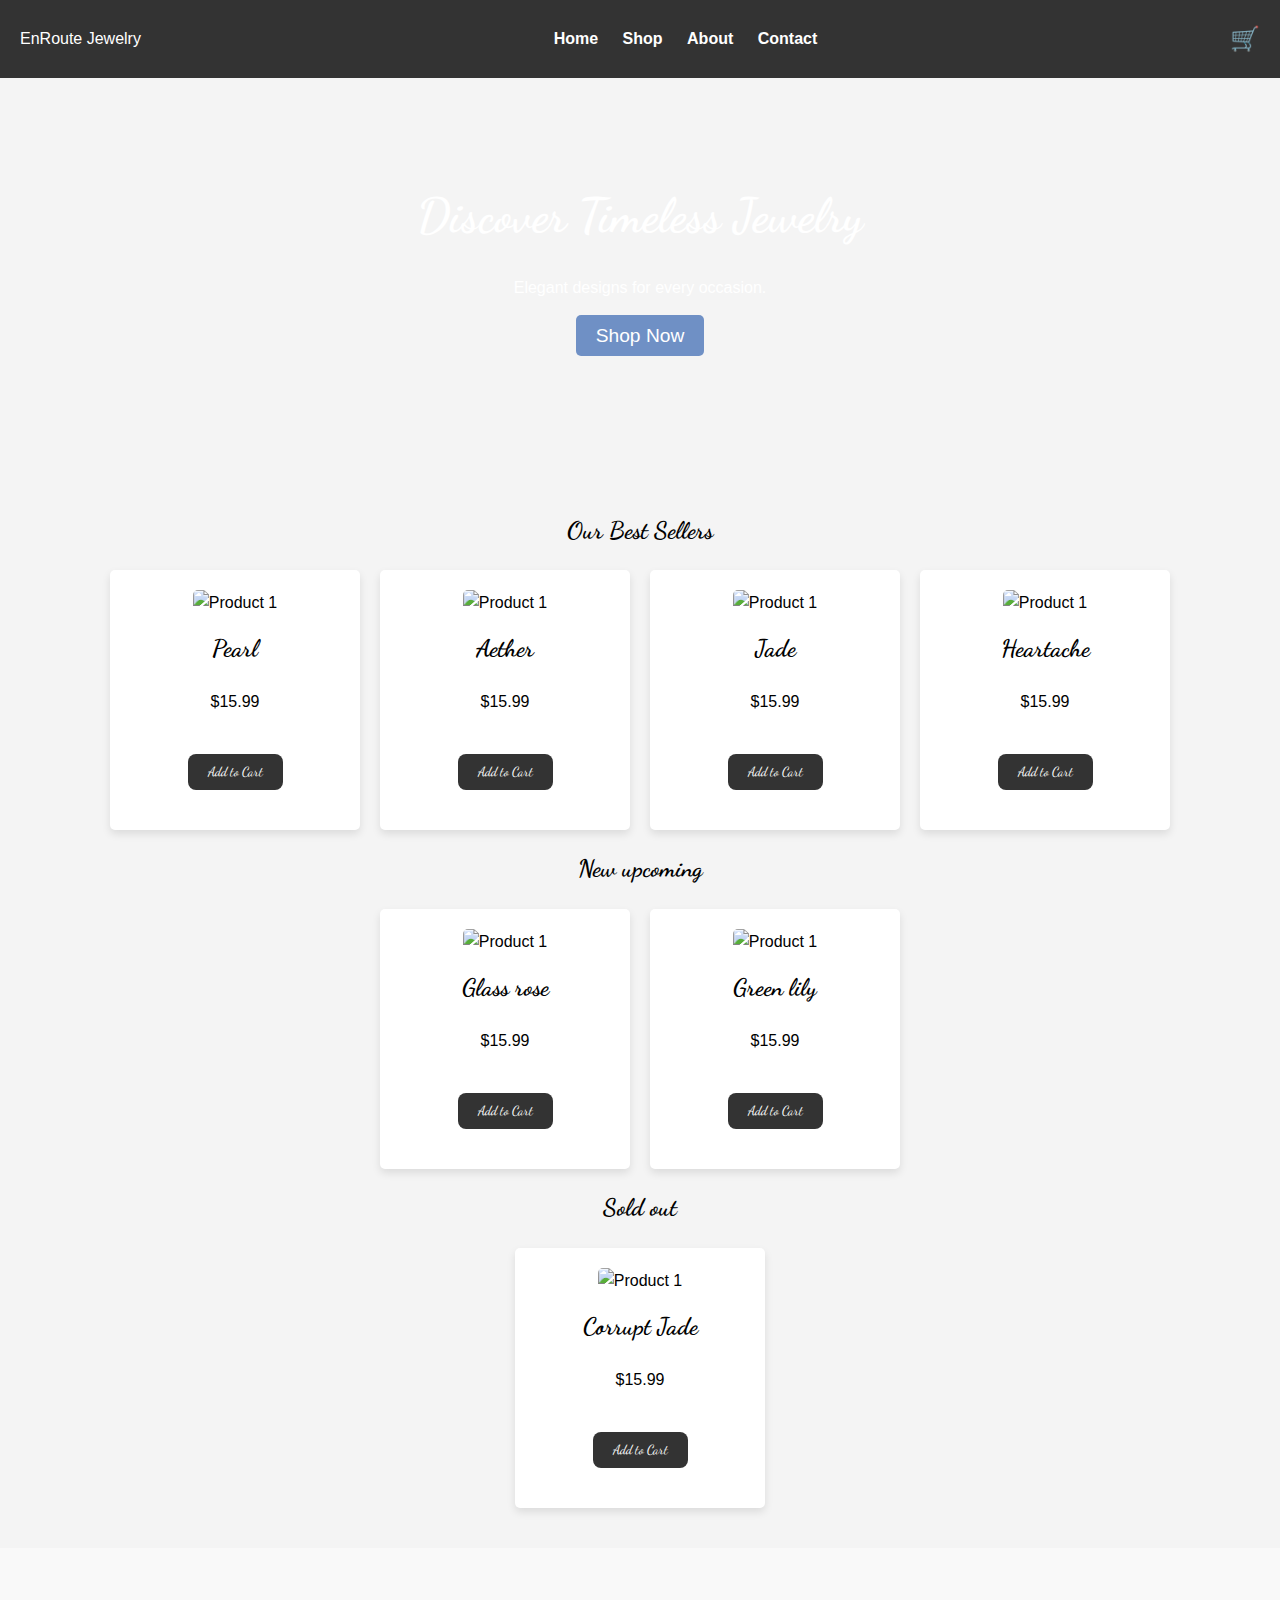
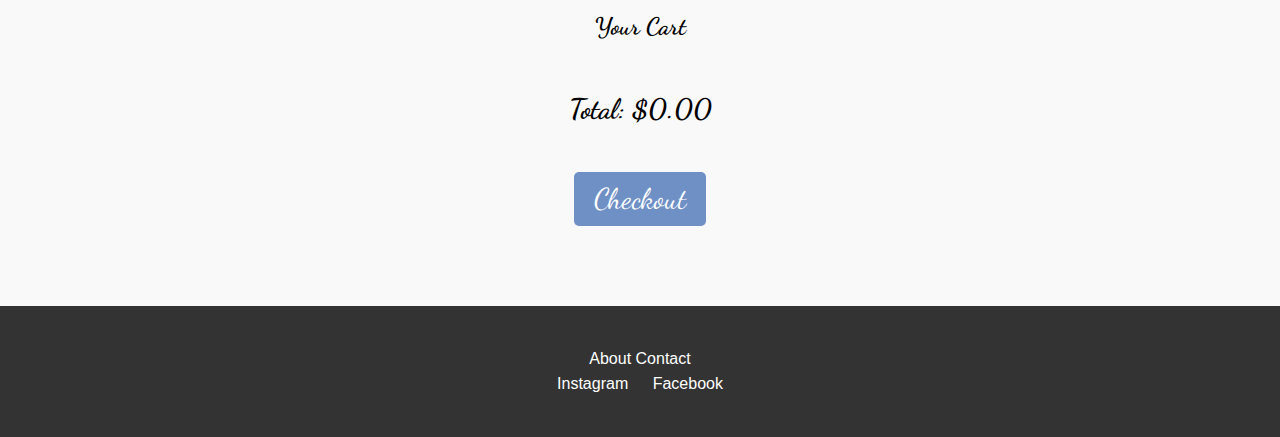
==== index.html @ e93b6157 "Add files via upload" ====
<!DOCTYPE html>
<html lang="en">

<head>
    <meta charset="UTF-8">
    <meta name="viewport" content="width=device-width, initial-scale=1.0">
    <title>EnRoute Jewelry</title>
    <link rel="stylesheet" href="style.css">
    <link rel="stylesheet" href="script.js">
    <link href="https://fonts.googleapis.com/css2?family=Dancing+Script:wght@400;700&display=swap" rel="stylesheet">
</head>

<body>

    <header>
        <nav>
            <div class="logo">
                <a href="index.html" class="border1">EnRoute Jewelry</a>
            </div>
            <ul class="nav-links">
                <li><a href="#home">Home</a></li>
                <li><a href="#shop">Shop</a></li>
                <li><a href=".//about.html">About</a></li>
                <li class="border2"><a href="#contact">Contact</a></li>
            </ul>
            <div class="cart-icon">
                <a href="#" id="cart-icon" >🛒</a>
            </div>
        </nav>
    </header>


    <section id="home" class="hero">
        <div class="hero-content">
            <h1>Discover Timeless Jewelry</h1>
            <p>Elegant designs for every occasion.</p>
            <a href="#shop" class="cta-button">Shop Now</a>
        </div>
    </section>


    <section id="shop" class="products">
        <h2>Our Best Sellers</h2>
        <div class="product-grid">

            <div class="product-card">
                <img src=".//img/pearl.jpg" alt="Product 1">
                <h3>Pearl</h3>
                <p>$15.99</p>
                <button class="add-to-cart">Add to Cart</button>
            </div>

            <div class="product-card">
                <img src=".//img/feather.jpg" alt="Product 1">
                <h3>Aether</h3>
                <p>$15.99</p>
                <button class="add-to-cart">Add to Cart</button>
            </div>

            <div class="product-card">
                <img src=".//img/jade.jpg" alt="Product 1">
                <h3>Jade</h3>
                <p>$15.99</p>
                <button class="add-to-cart">Add to Cart</button>
            </div>

            <div class="product-card">
                <img src=".//img/heartache.jpg" alt="Product 1">
                <h3>Heartache</h3>
                <p>$15.99</p>
                <button class="add-to-cart">Add to Cart</button>
            </div>
        </div>

        <h2>New upcoming</h2>
        <div class="product-grid">

            <div class="product-card">
                <img src=".//img/glass rose.jpg" alt="Product 1">
                <h3>Glass rose</h3>
                <p>$15.99</p>
                <button class="add-to-cart">Add to Cart</button>
            </div>

            <div class="product-card">
                <img src=".//img/green lily.jpg" alt="Product 1">
                <h3>Green lily</h3>
                <p>$15.99</p>
                <button class="add-to-cart">Add to Cart</button>
            </div>


        </div>

        <h2>Sold out</h2>
        <div class="product-grid">

            <div class="product-card">
                <img src=".//img/corrupt jade.jpg" alt="Product 1">
                <h3>Corrupt Jade</h3>
                <p>$15.99</p>
                <button class="add-to-cart">Add to Cart</button>
            </div>

        </div>
    </section>

    <section id="cart" class="cart-section">
        <h2>Your Cart</h2>
        <div class="cart-items">
        </div>
        <div class="cart-total">
            <h3>Total: $<span id="cart-total">0.00</span></h3>
            <button class="checkout-button">Checkout</button>
        </div>
    </section>


    <footer>
        <div class="footer-links">
            <a href=".//about.html">About</a>
            <a href="#contact">Contact</a>
        </div>
        <div class="social-media">
            <a href="https://www.instagram.com/0o3ld1e2n2t5/">Instagram</a>
            <a href="https://www.facebook.com/anand.amartuvshin0409/">Facebook</a>
        </div>
    </footer>

    <script src="script.js"></script>
</body>

</html>
---- style.css ----
* {
    margin: 0;
    padding: 0;
    box-sizing: border-box;
}

body {
    font-family: Arial, sans-serif;
    line-height: 1.6;
    background-color: #f4f4f4;
    
}

.cart-icon{
    padding-right: 20px;
}

header {
    background-color: #333;
    color: #fff;
    padding: 20px 0;
}

nav {
    display: flex;
    justify-content: space-between;
    align-items: center;
}

.nav-links {
    list-style: none;
}

.nav-links li {
    display: inline;
    margin-left: 20px;
}

.nav-links a {
    color: white;
    text-decoration: none;
    font-weight: bold;
}

.cart-icon {
    font-size: 24px;
    cursor: pointer;
}


.hero {
    background-image: url('https://img.freepik.com/free-vector/pastel-watercolor-painted-background_23-2148959637.jpg');
    background-size: cover;
    background-position: center;
    color: white;
    padding: 100px 0;
    text-align: center;
}

.hero h1 {
    font-size: 3em;
    font-family: 'Dancing Script', cursive;
}

.cta-button {
    background-color: #6f90c5;
    padding: 10px 20px;
    color: white;
    text-decoration: none;
    font-size: 1.2em;
    border-radius: 5px;
}


.products {
    padding: 40px;
    text-align: center;
}

h2, h3 , button{
    margin: 20px;
    font-family: 'Dancing Script', cursive;
}

p {
    margin: 20px;
}

.product-grid {
    display: flex;
    gap: 20px;
    justify-content: center;
}

.product-card {
    background-color: white;
    padding: 20px;
    border-radius: 5px;
    box-shadow: 0 4px 8px rgba(0, 0, 0, 0.1);
    width: 250px;
}

.product-card img {
    width: 100%;
    border-radius: 5px;
    object-fit: cover;
}

.product-card h3 {
    font-size: 1.5em;
    margin-top: 15px;
    font-family: 'Dancing Script', cursive;
}

.add-to-cart {
    background-color: #333;
    color: white;
    padding: 10px 20px;
    border: none;
    border-radius: 8px;
    cursor: pointer;
}

a {
    text-decoration: none;
    color: white;
}

.border1 {
    padding-left: 20px;
}

.border2 {
    padding-right: 20px;
}


.cart-section {
    padding: 40px;
    text-align: center;
    background-color: #f9f9f9;
}

.cart-items {
    display: flex;
    flex-direction: column;
    gap: 20px;
    margin-bottom: 20px;
}

.cart-total {
    font-size: 1.5em;
    margin-bottom: 20px;
}

.checkout-button {
    background-color: #6f90c5;
    padding: 10px 20px;
    color: white;
    text-decoration: none;
    font-size: 1.2em;
    border-radius: 5px;
    cursor: pointer;
    border: 0;
}


footer {
    background-color: #333;
    color: white;
    padding: 40px 0;
    text-align: center;
}

footer .social-media a {
    color: white;
    margin: 0 10px;
    text-decoration: none;
}
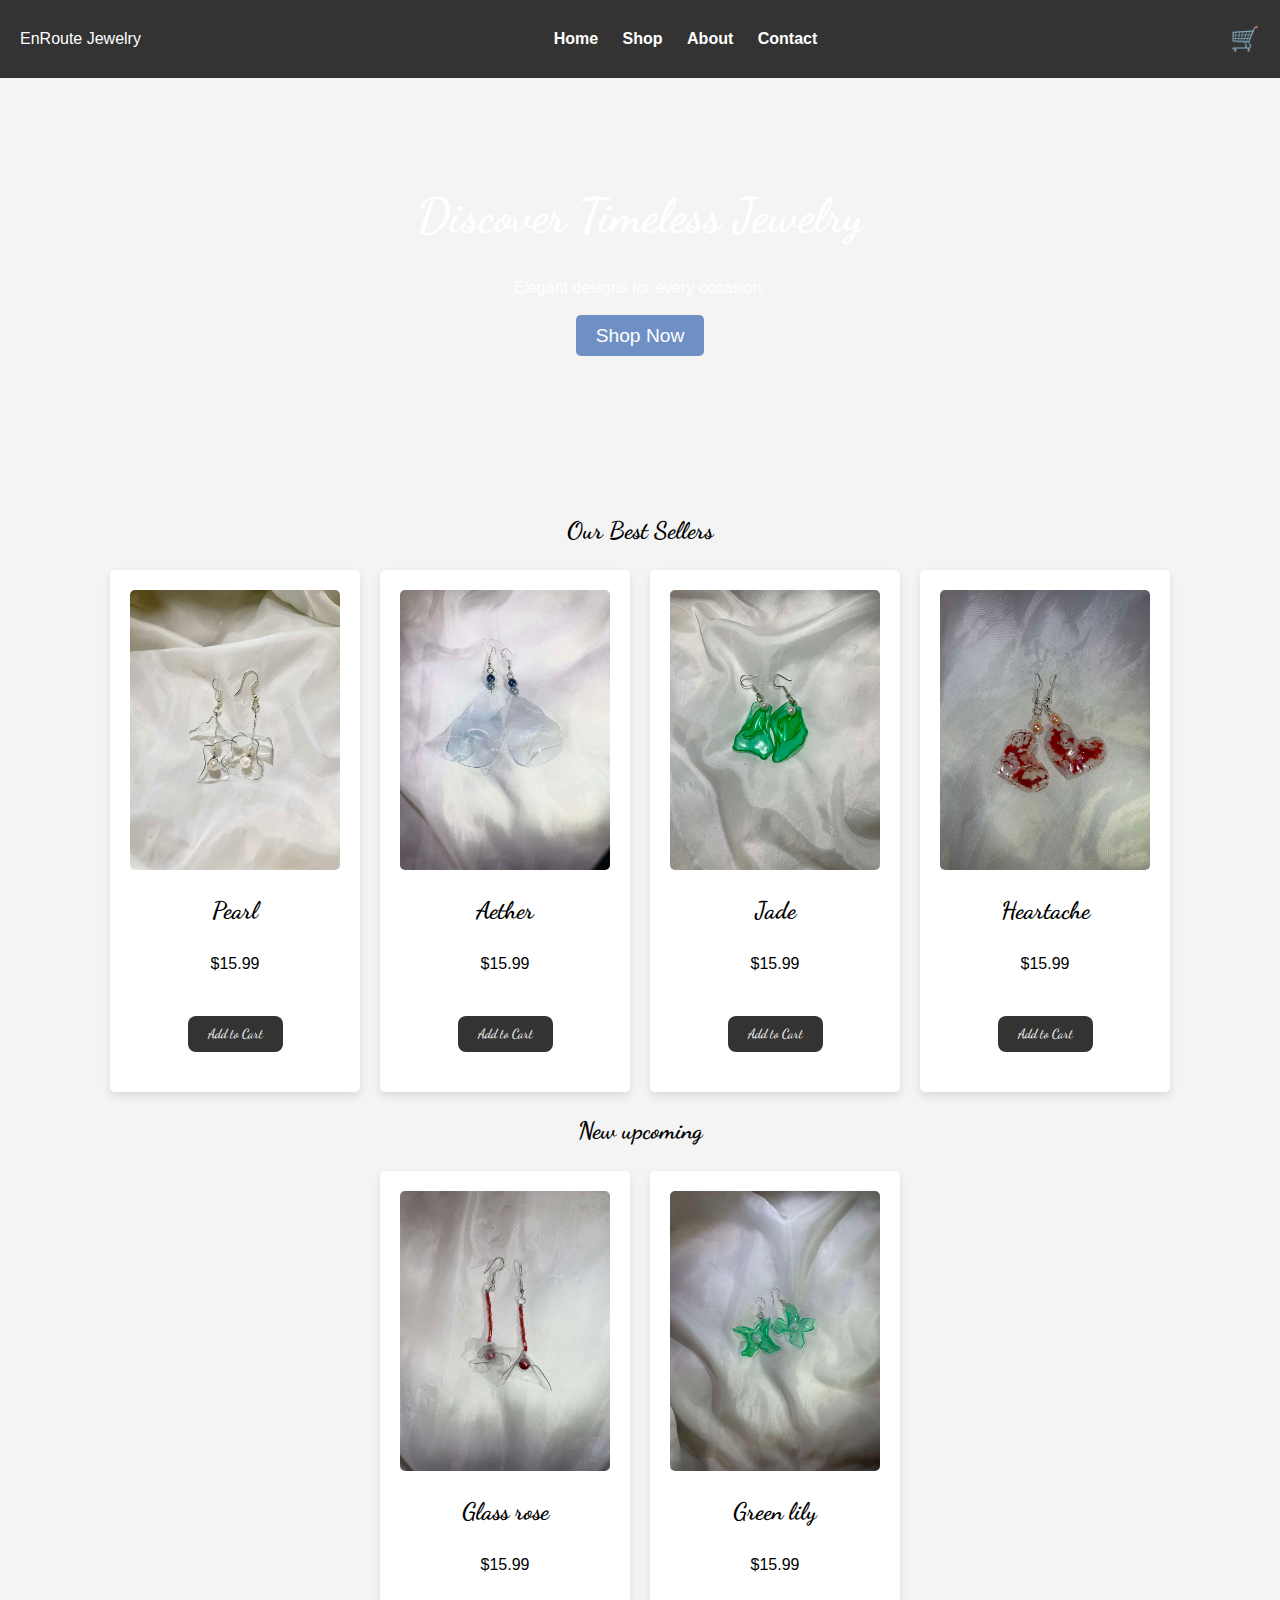
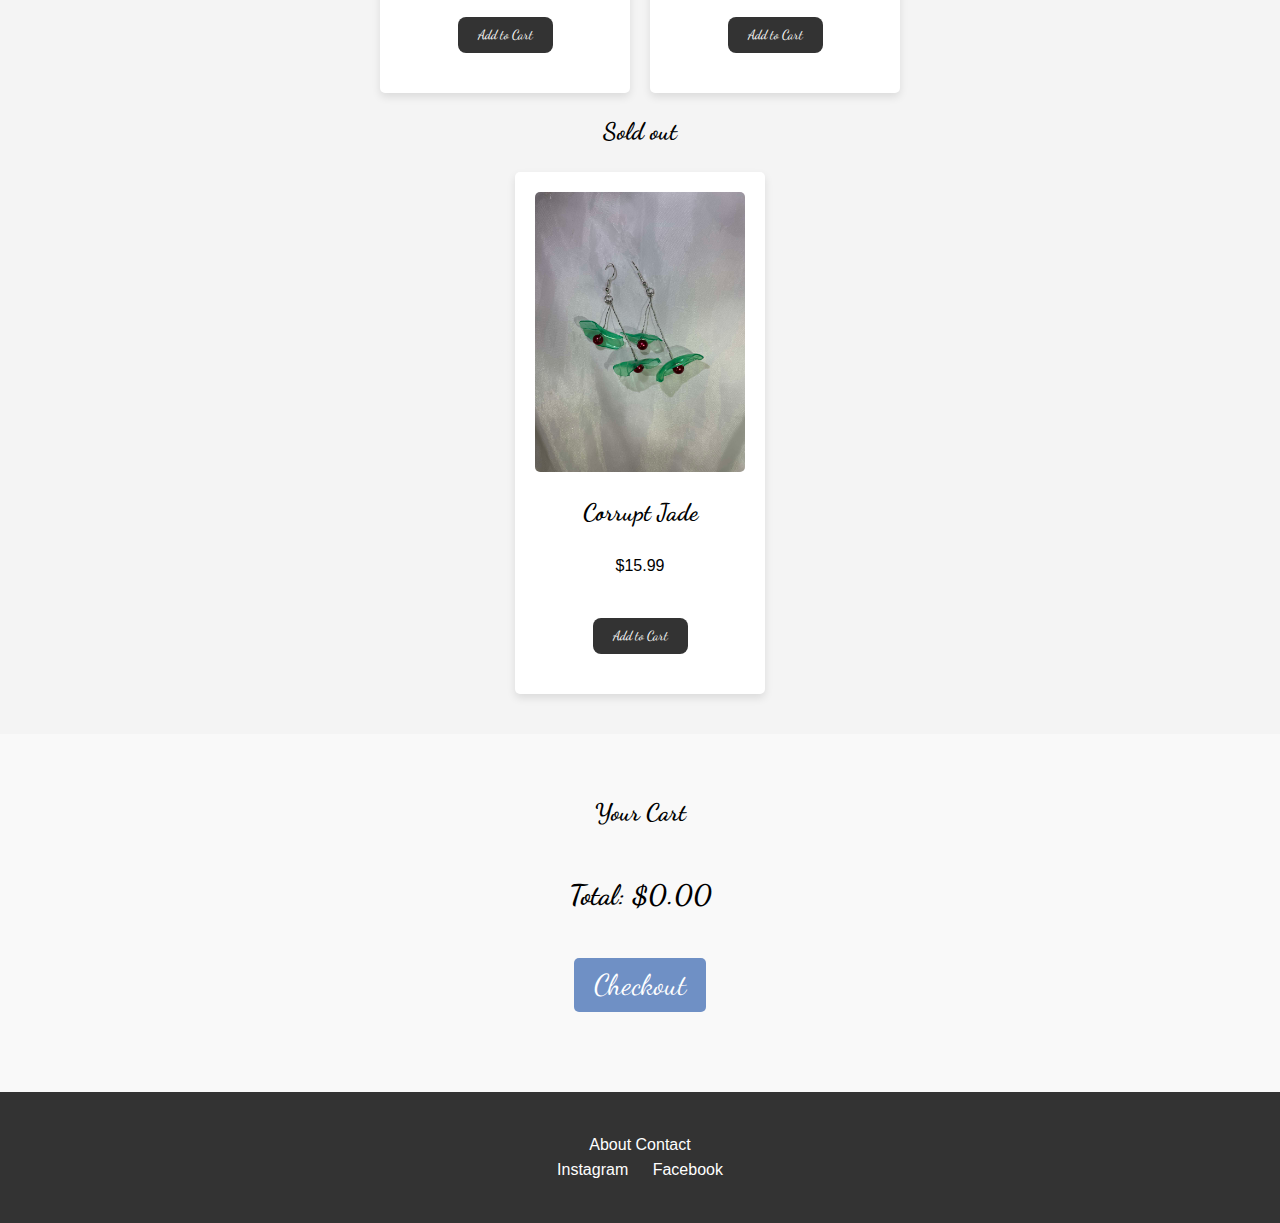
==== commit f01148e2: "image bug" ====
--- a/index.html
+++ b/index.html
@@ -44,28 +44,28 @@
         <div class="product-grid">
 
             <div class="product-card">
-                <img src=".//img/pearl.jpg" alt="Product 1">
+                <img src="pearl.jpg" alt="Product 1">
                 <h3>Pearl</h3>
                 <p>$15.99</p>
                 <button class="add-to-cart">Add to Cart</button>
             </div>
 
             <div class="product-card">
-                <img src=".//img/feather.jpg" alt="Product 1">
+                <img src="feather.jpg" alt="Product 1">
                 <h3>Aether</h3>
                 <p>$15.99</p>
                 <button class="add-to-cart">Add to Cart</button>
             </div>
 
             <div class="product-card">
-                <img src=".//img/jade.jpg" alt="Product 1">
+                <img src="jade.jpg" alt="Product 1">
                 <h3>Jade</h3>
                 <p>$15.99</p>
                 <button class="add-to-cart">Add to Cart</button>
             </div>
 
             <div class="product-card">
-                <img src=".//img/heartache.jpg" alt="Product 1">
+                <img src="heartache.jpg" alt="Product 1">
                 <h3>Heartache</h3>
                 <p>$15.99</p>
                 <button class="add-to-cart">Add to Cart</button>
@@ -76,14 +76,14 @@
         <div class="product-grid">
 
             <div class="product-card">
-                <img src=".//img/glass rose.jpg" alt="Product 1">
+                <img src="glass rose.jpg" alt="Product 1">
                 <h3>Glass rose</h3>
                 <p>$15.99</p>
                 <button class="add-to-cart">Add to Cart</button>
             </div>
 
             <div class="product-card">
-                <img src=".//img/green lily.jpg" alt="Product 1">
+                <img src="green lily.jpg" alt="Product 1">
                 <h3>Green lily</h3>
                 <p>$15.99</p>
                 <button class="add-to-cart">Add to Cart</button>
@@ -96,7 +96,7 @@
         <div class="product-grid">
 
             <div class="product-card">
-                <img src=".//img/corrupt jade.jpg" alt="Product 1">
+                <img src="corrupt jade.jpg" alt="Product 1">
                 <h3>Corrupt Jade</h3>
                 <p>$15.99</p>
                 <button class="add-to-cart">Add to Cart</button>
@@ -130,4 +130,4 @@
     <script src="script.js"></script>
 </body>
 
-</html>+</html>
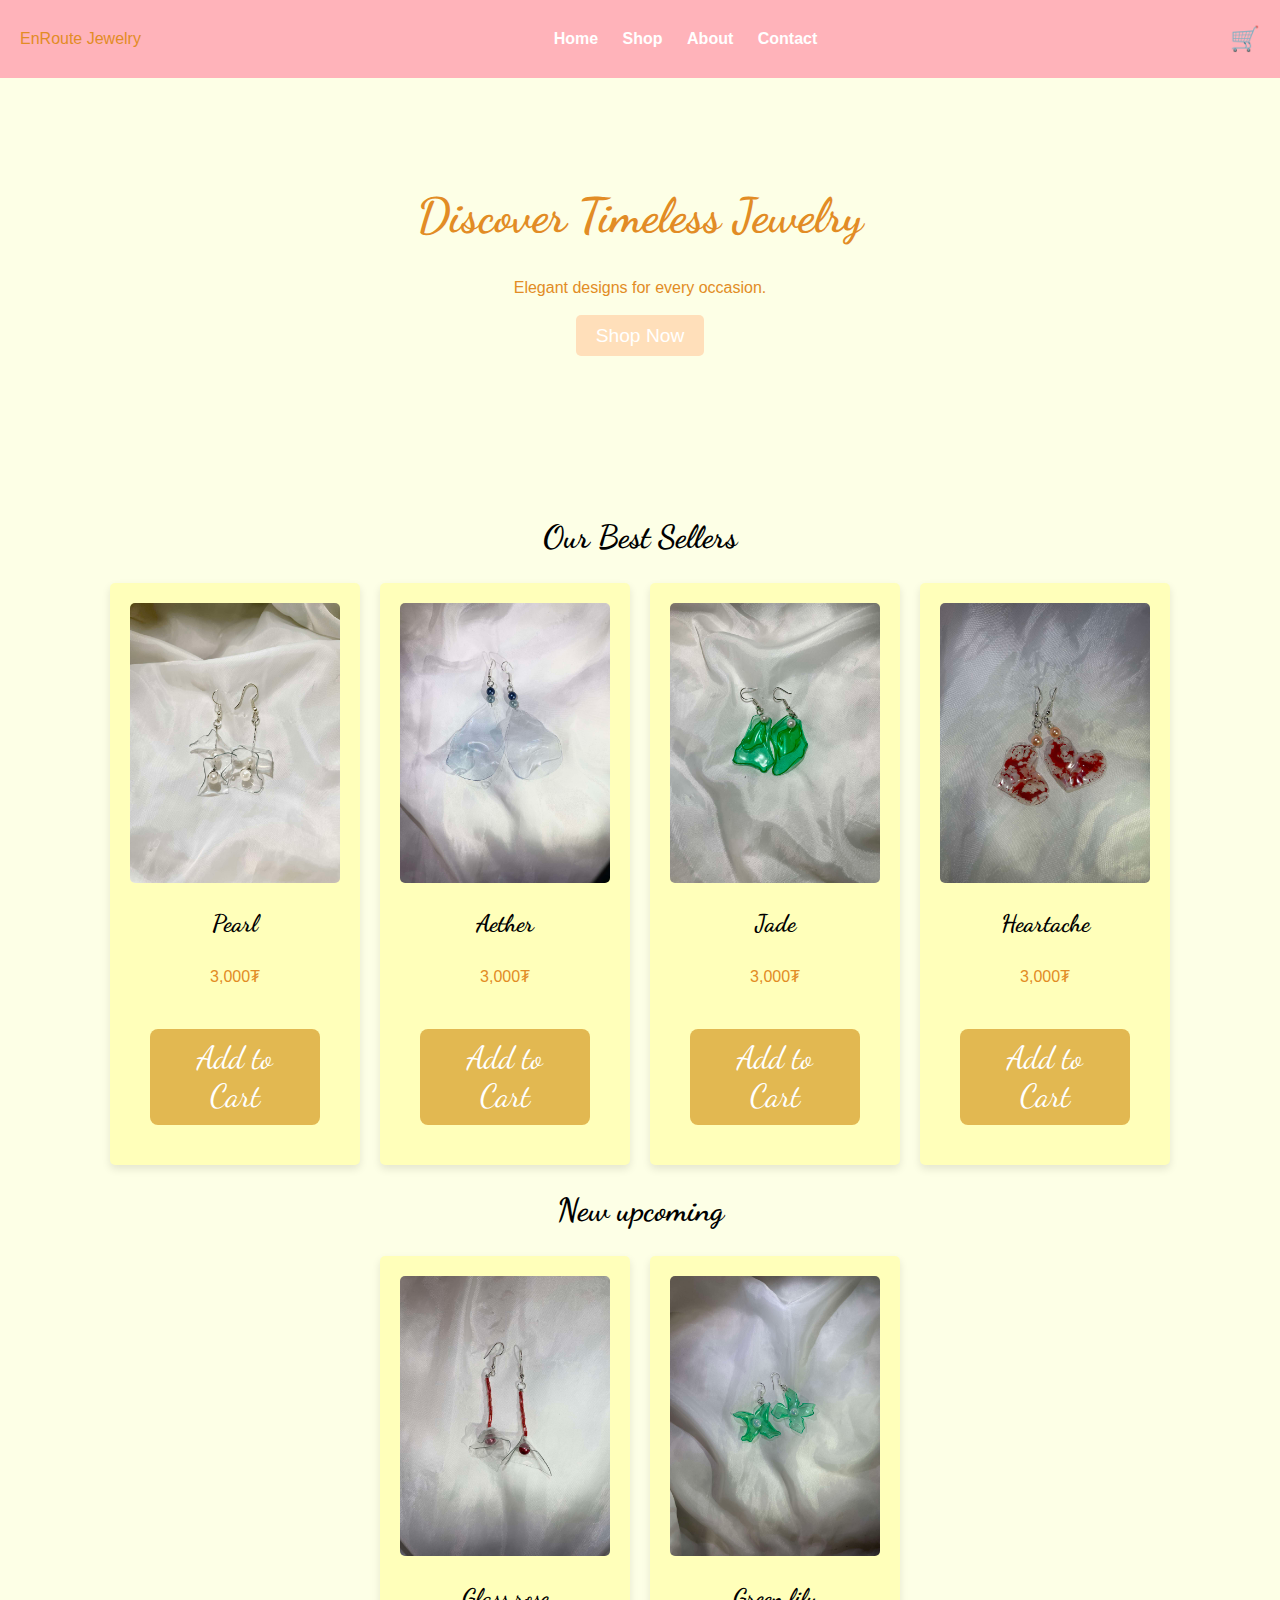
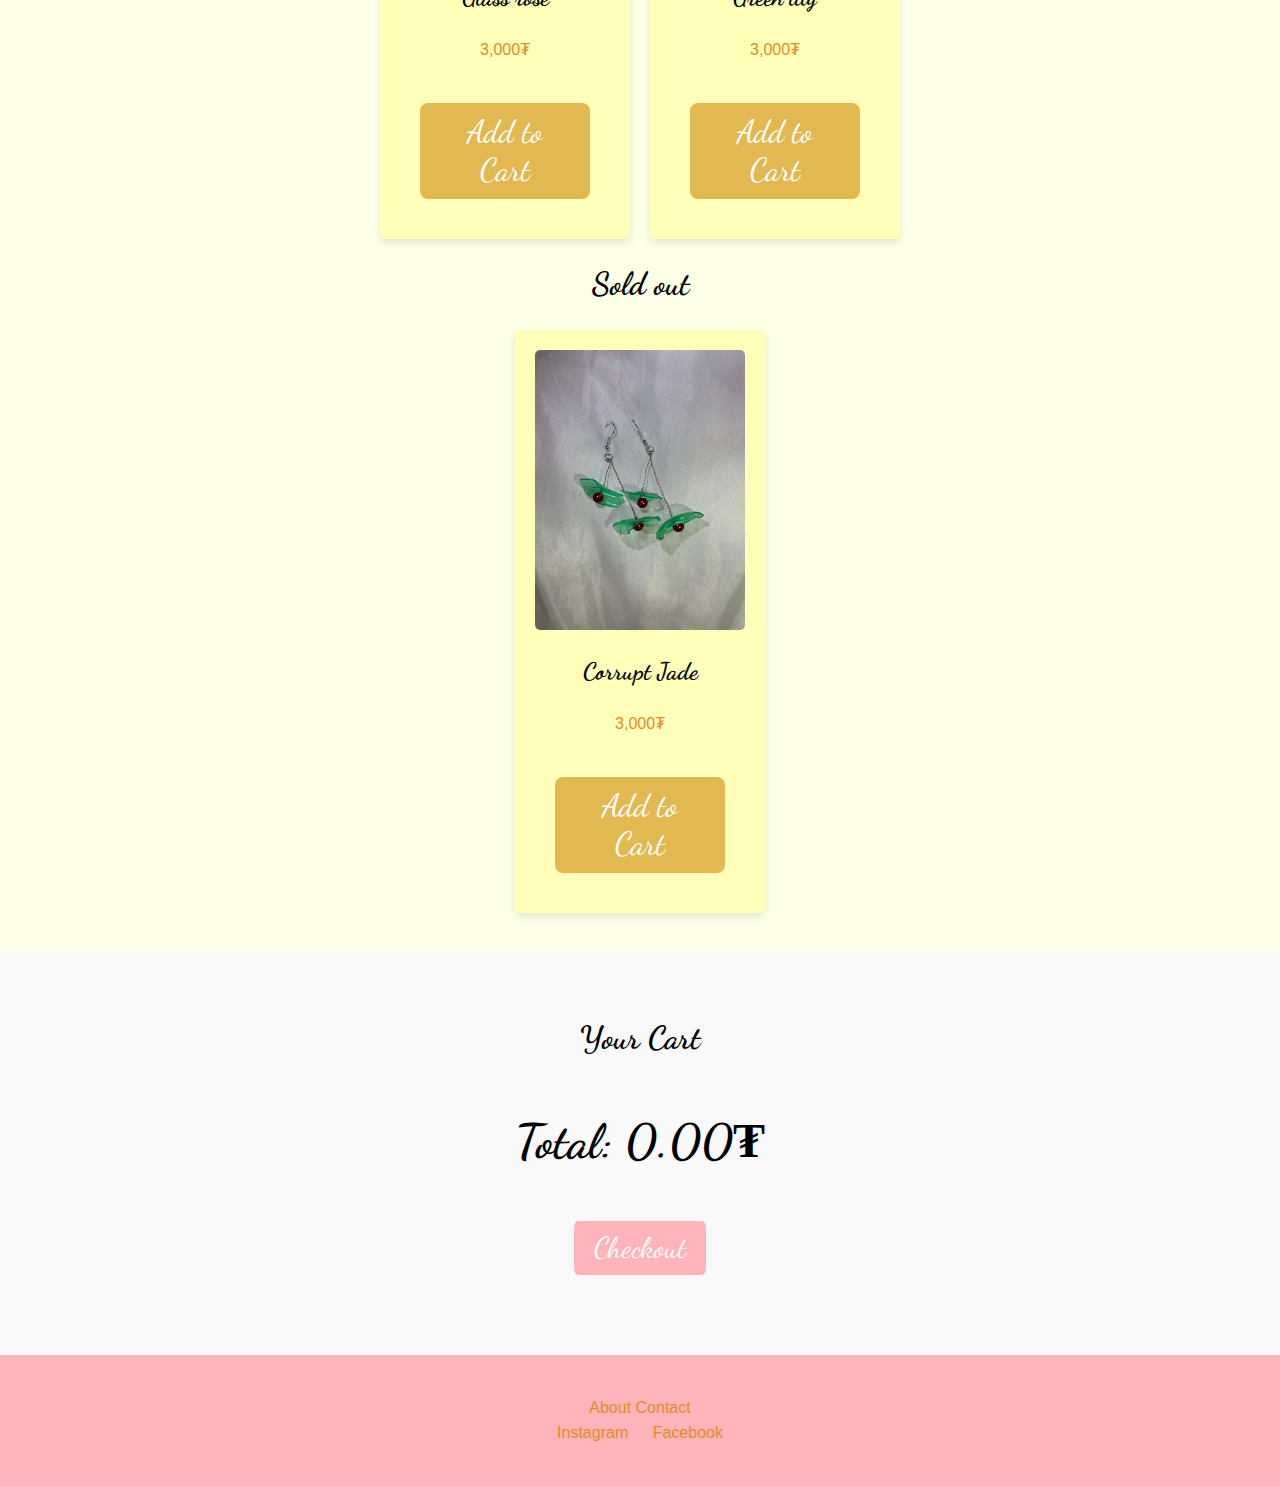
==== commit 94d9e82f: "currency change" ====
--- a/index.html
+++ b/index.html
@@ -46,28 +46,28 @@
             <div class="product-card">
                 <img src="pearl.jpg" alt="Product 1">
                 <h3>Pearl</h3>
-                <p>$15.99</p>
+                <p>3,000₮</p>
                 <button class="add-to-cart">Add to Cart</button>
             </div>
 
             <div class="product-card">
                 <img src="feather.jpg" alt="Product 1">
                 <h3>Aether</h3>
-                <p>$15.99</p>
+                <p>3,000₮</p>
                 <button class="add-to-cart">Add to Cart</button>
             </div>
 
             <div class="product-card">
                 <img src="jade.jpg" alt="Product 1">
                 <h3>Jade</h3>
-                <p>$15.99</p>
+                <p>3,000₮</p>
                 <button class="add-to-cart">Add to Cart</button>
             </div>
 
             <div class="product-card">
                 <img src="heartache.jpg" alt="Product 1">
                 <h3>Heartache</h3>
-                <p>$15.99</p>
+                <p>3,000₮</p>
                 <button class="add-to-cart">Add to Cart</button>
             </div>
         </div>
@@ -78,14 +78,14 @@
             <div class="product-card">
                 <img src="glass rose.jpg" alt="Product 1">
                 <h3>Glass rose</h3>
-                <p>$15.99</p>
+                <p>3,000₮</p>
                 <button class="add-to-cart">Add to Cart</button>
             </div>
 
             <div class="product-card">
                 <img src="green lily.jpg" alt="Product 1">
                 <h3>Green lily</h3>
-                <p>$15.99</p>
+                <p>3,000₮</p>
                 <button class="add-to-cart">Add to Cart</button>
             </div>
 
@@ -98,7 +98,7 @@
             <div class="product-card">
                 <img src="corrupt jade.jpg" alt="Product 1">
                 <h3>Corrupt Jade</h3>
-                <p>$15.99</p>
+                <p>3,000₮</p>
                 <button class="add-to-cart">Add to Cart</button>
             </div>
 
@@ -110,7 +110,7 @@
         <div class="cart-items">
         </div>
         <div class="cart-total">
-            <h3>Total: $<span id="cart-total">0.00</span></h3>
+            <h3>Total: <span id="cart-total">0.00</span>₮</h3>
             <button class="checkout-button">Checkout</button>
         </div>
     </section>
--- a/style.css
+++ b/style.css
@@ -7,16 +7,16 @@
 body {
     font-family: Arial, sans-serif;
     line-height: 1.6;
-    background-color: #f4f4f4;
+    background-color: #fbffbd60;
     
 }
 
-.cart-icon{
+.cart-icon {
     padding-right: 20px;
 }
 
 header {
-    background-color: #333;
+    background-color: #ffb3ba; /* pastel pink */
     color: #fff;
     padding: 20px 0;
 }
@@ -47,9 +47,8 @@
     cursor: pointer;
 }
 
-
 .hero {
-    background-image: url('https://img.freepik.com/free-vector/pastel-watercolor-painted-background_23-2148959637.jpg');
+    background-image: url('https://img.freepik.com/free-photo/watercolor-pastel-background_23-2151891309.jpg');
     background-size: cover;
     background-position: center;
     color: white;
@@ -60,30 +59,32 @@
 .hero h1 {
     font-size: 3em;
     font-family: 'Dancing Script', cursive;
+    color : #e28c25;
 }
 
 .cta-button {
-    background-color: #6f90c5;
+    background-color: #ffdfba;
     padding: 10px 20px;
     color: white;
     text-decoration: none;
     font-size: 1.2em;
     border-radius: 5px;
 }
-
 
 .products {
     padding: 40px;
     text-align: center;
 }
 
-h2, h3 , button{
+h2, h3, button {
     margin: 20px;
     font-family: 'Dancing Script', cursive;
+    font-size: 2em;
 }
 
 p {
     margin: 20px;
+    color: #e28c25;
 }
 
 .product-grid {
@@ -93,7 +94,7 @@
 }
 
 .product-card {
-    background-color: white;
+    background-color: #ffffba; 
     padding: 20px;
     border-radius: 5px;
     box-shadow: 0 4px 8px rgba(0, 0, 0, 0.1);
@@ -113,7 +114,7 @@
 }
 
 .add-to-cart {
-    background-color: #333;
+    background-color: #e2b851; 
     color: white;
     padding: 10px 20px;
     border: none;
@@ -123,7 +124,7 @@
 
 a {
     text-decoration: none;
-    color: white;
+    color: #e28c25;
 }
 
 .border1 {
@@ -133,7 +134,6 @@
 .border2 {
     padding-right: 20px;
 }
-
 
 .cart-section {
     padding: 40px;
@@ -154,7 +154,7 @@
 }
 
 .checkout-button {
-    background-color: #6f90c5;
+    background-color: #ffb3ba; 
     padding: 10px 20px;
     color: white;
     text-decoration: none;
@@ -164,16 +164,97 @@
     border: 0;
 }
 
-
 footer {
-    background-color: #333;
+    background-color: #ffb3ba; 
     color: white;
     padding: 40px 0;
     text-align: center;
 }
 
 footer .social-media a {
-    color: white;
+    color: #e28c25;
     margin: 0 10px;
     text-decoration: none;
 }
+
+@media (max-width: 600px) {
+    body {
+        font-size: 16px;
+    }
+
+    header {
+        padding: 10px 0;
+    }
+
+    .nav-links {
+        display: none;
+    }
+
+    .hero {
+        padding: 50px 0;
+    }
+
+    .hero h1 {
+        font-size: 2.5em;
+    }
+
+    .cta-button {
+        font-size: 1.2em;
+        padding: 8px 16px;
+    }
+
+    .products {
+        padding: 20px;
+    }
+
+    h2, h3, button {
+        font-size: 1.7em;
+    }
+
+    p {
+        font-size: 1.2em;
+    }
+
+    .product-grid {
+        flex-direction: column;
+        gap: 10px;
+    }
+
+    .product-card {
+        width: 100%;
+        padding: 10px;
+    }
+
+    .product-card h3 {
+        font-size: 1.8em;
+    }
+
+    .add-to-cart {
+        padding: 8px 16px;
+    }
+
+    .cart-section {
+        padding: 20px;
+    }
+
+    .cart-items {
+        gap: 10px;
+    }
+
+    .cart-total {
+        font-size: 1.8em;
+    }
+
+    .checkout-button {
+        font-size: 1.2em;
+        padding: 8px 16px;
+    }
+
+    footer {
+        padding: 20px 0;
+    }
+
+    footer .social-media a {
+        margin: 0 5px;
+    }
+}
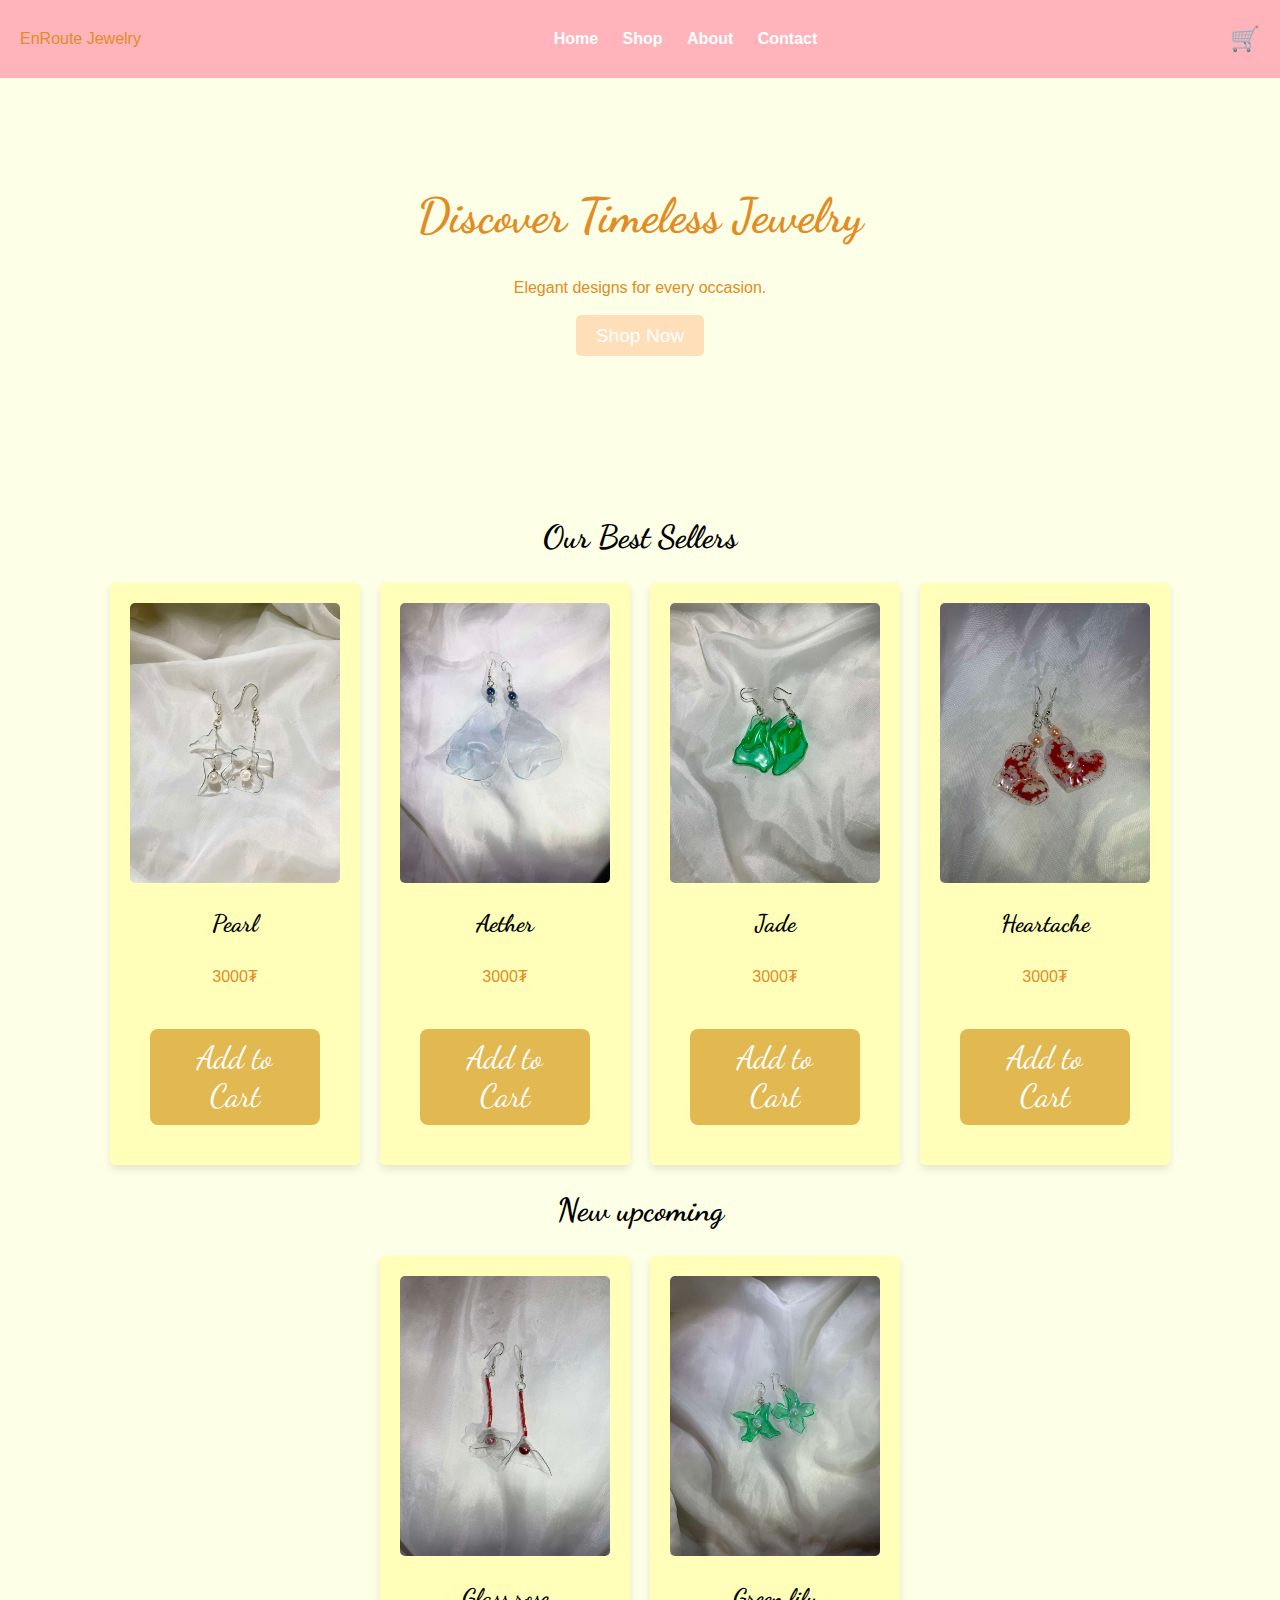
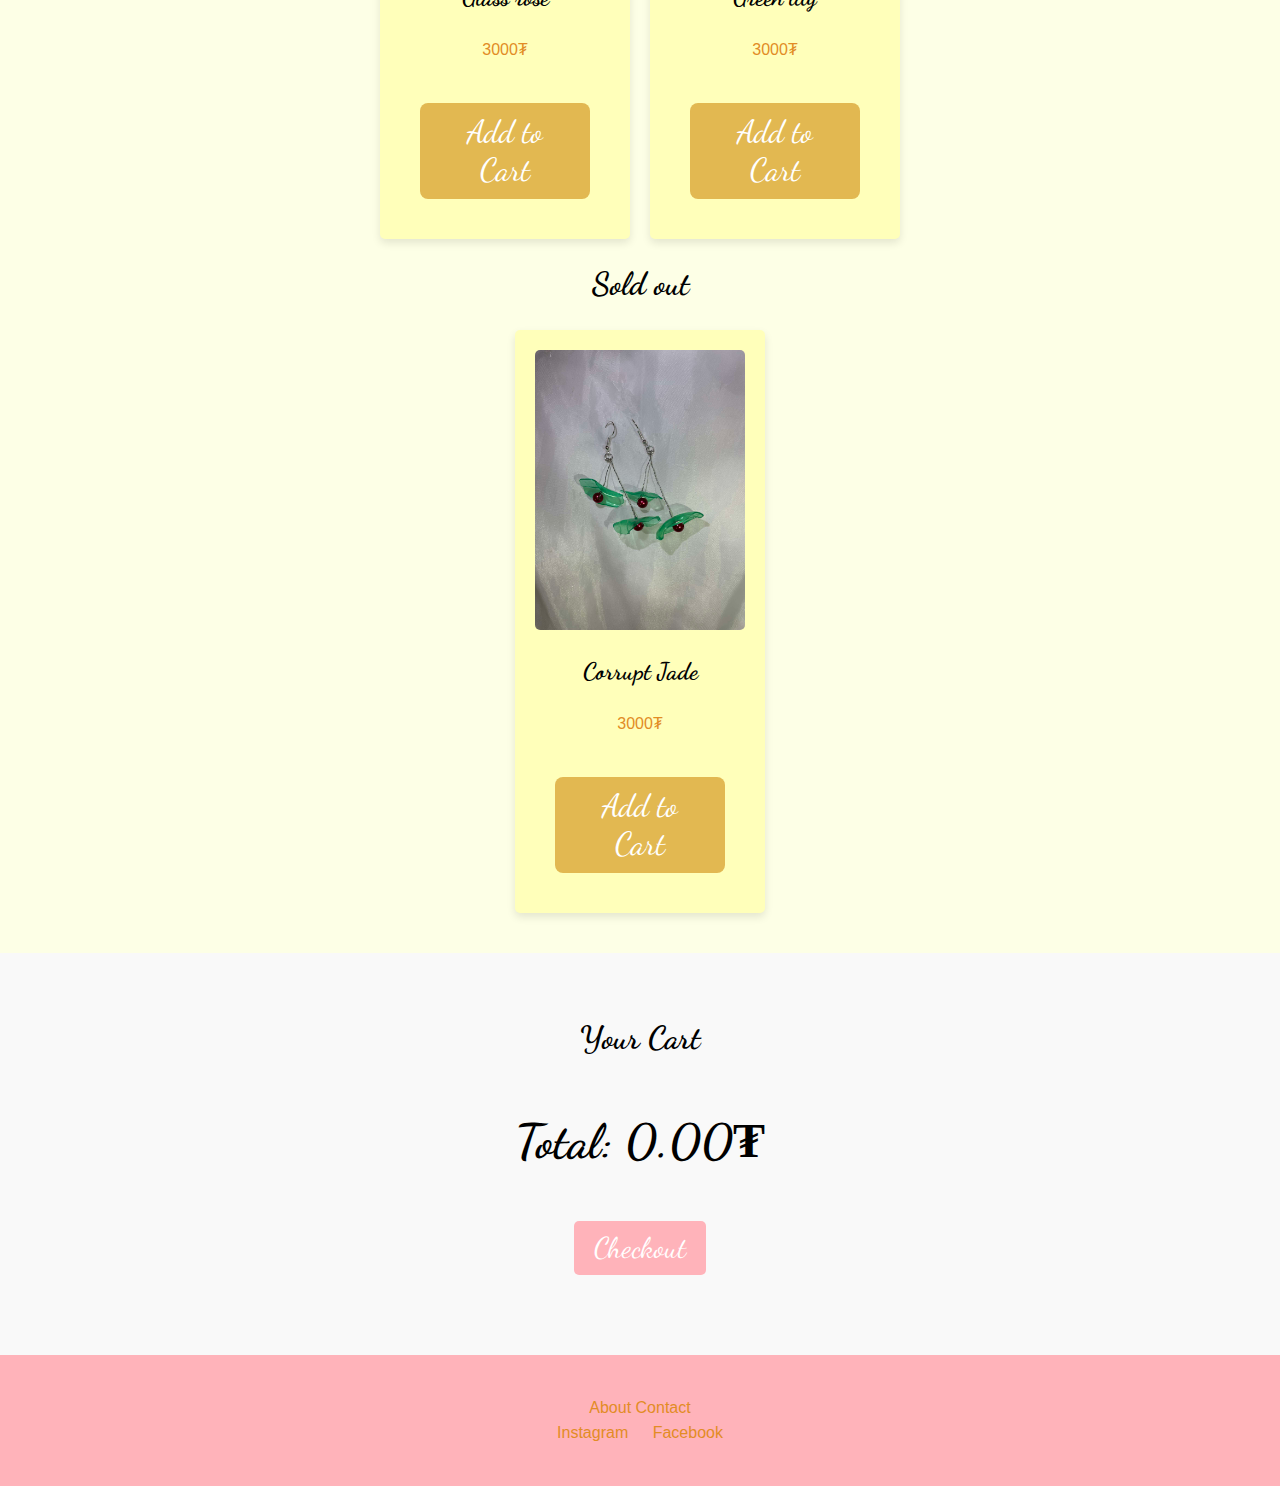
==== commit ee27acc1: "currency change v2" ====
--- a/index.html
+++ b/index.html
@@ -46,28 +46,28 @@
             <div class="product-card">
                 <img src="pearl.jpg" alt="Product 1">
                 <h3>Pearl</h3>
-                <p>3,000₮</p>
+                <p>3000₮</p>
                 <button class="add-to-cart">Add to Cart</button>
             </div>
 
             <div class="product-card">
                 <img src="feather.jpg" alt="Product 1">
                 <h3>Aether</h3>
-                <p>3,000₮</p>
+                <p>3000₮</p>
                 <button class="add-to-cart">Add to Cart</button>
             </div>
 
             <div class="product-card">
                 <img src="jade.jpg" alt="Product 1">
                 <h3>Jade</h3>
-                <p>3,000₮</p>
+                <p>3000₮</p>
                 <button class="add-to-cart">Add to Cart</button>
             </div>
 
             <div class="product-card">
                 <img src="heartache.jpg" alt="Product 1">
                 <h3>Heartache</h3>
-                <p>3,000₮</p>
+                <p>3000₮</p>
                 <button class="add-to-cart">Add to Cart</button>
             </div>
         </div>
@@ -78,14 +78,14 @@
             <div class="product-card">
                 <img src="glass rose.jpg" alt="Product 1">
                 <h3>Glass rose</h3>
-                <p>3,000₮</p>
+                <p>3000₮</p>
                 <button class="add-to-cart">Add to Cart</button>
             </div>
 
             <div class="product-card">
                 <img src="green lily.jpg" alt="Product 1">
                 <h3>Green lily</h3>
-                <p>3,000₮</p>
+                <p>3000₮</p>
                 <button class="add-to-cart">Add to Cart</button>
             </div>
 
@@ -98,7 +98,7 @@
             <div class="product-card">
                 <img src="corrupt jade.jpg" alt="Product 1">
                 <h3>Corrupt Jade</h3>
-                <p>3,000₮</p>
+                <p>3000₮</p>
                 <button class="add-to-cart">Add to Cart</button>
             </div>
 
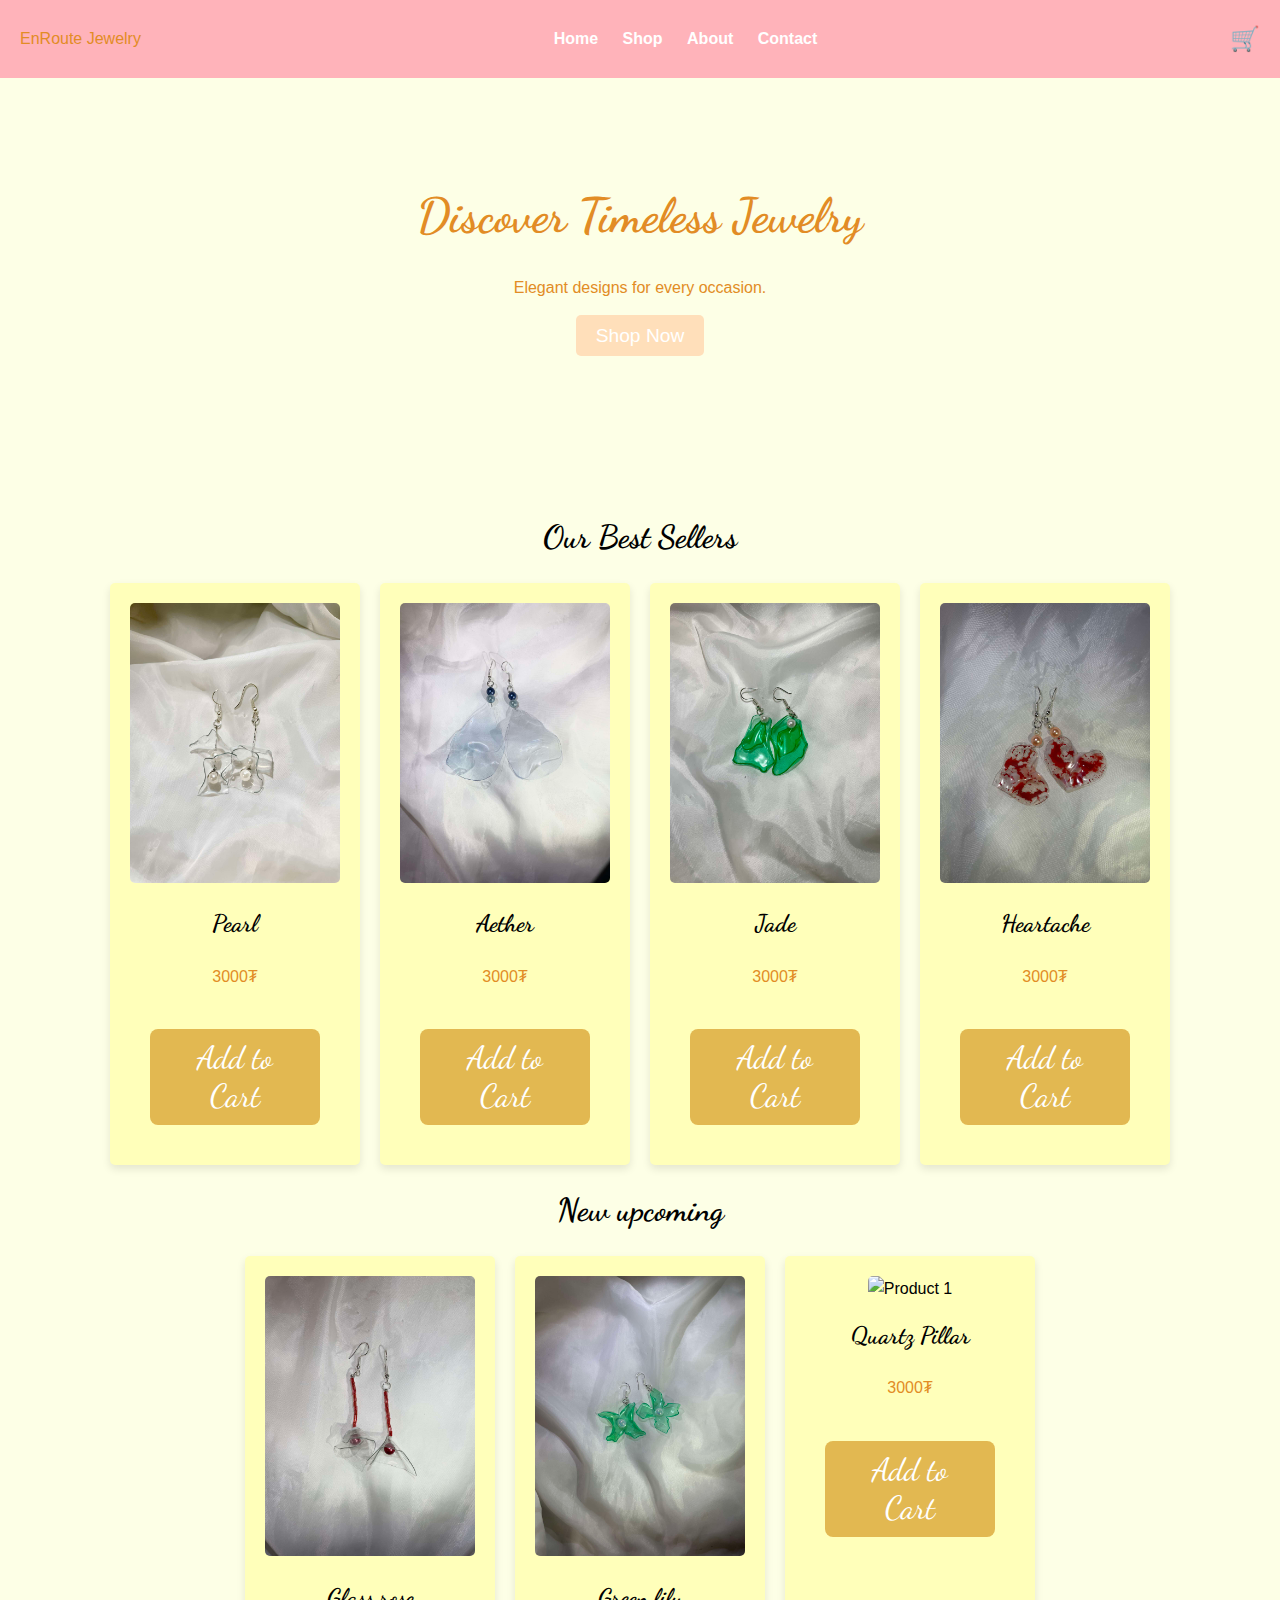
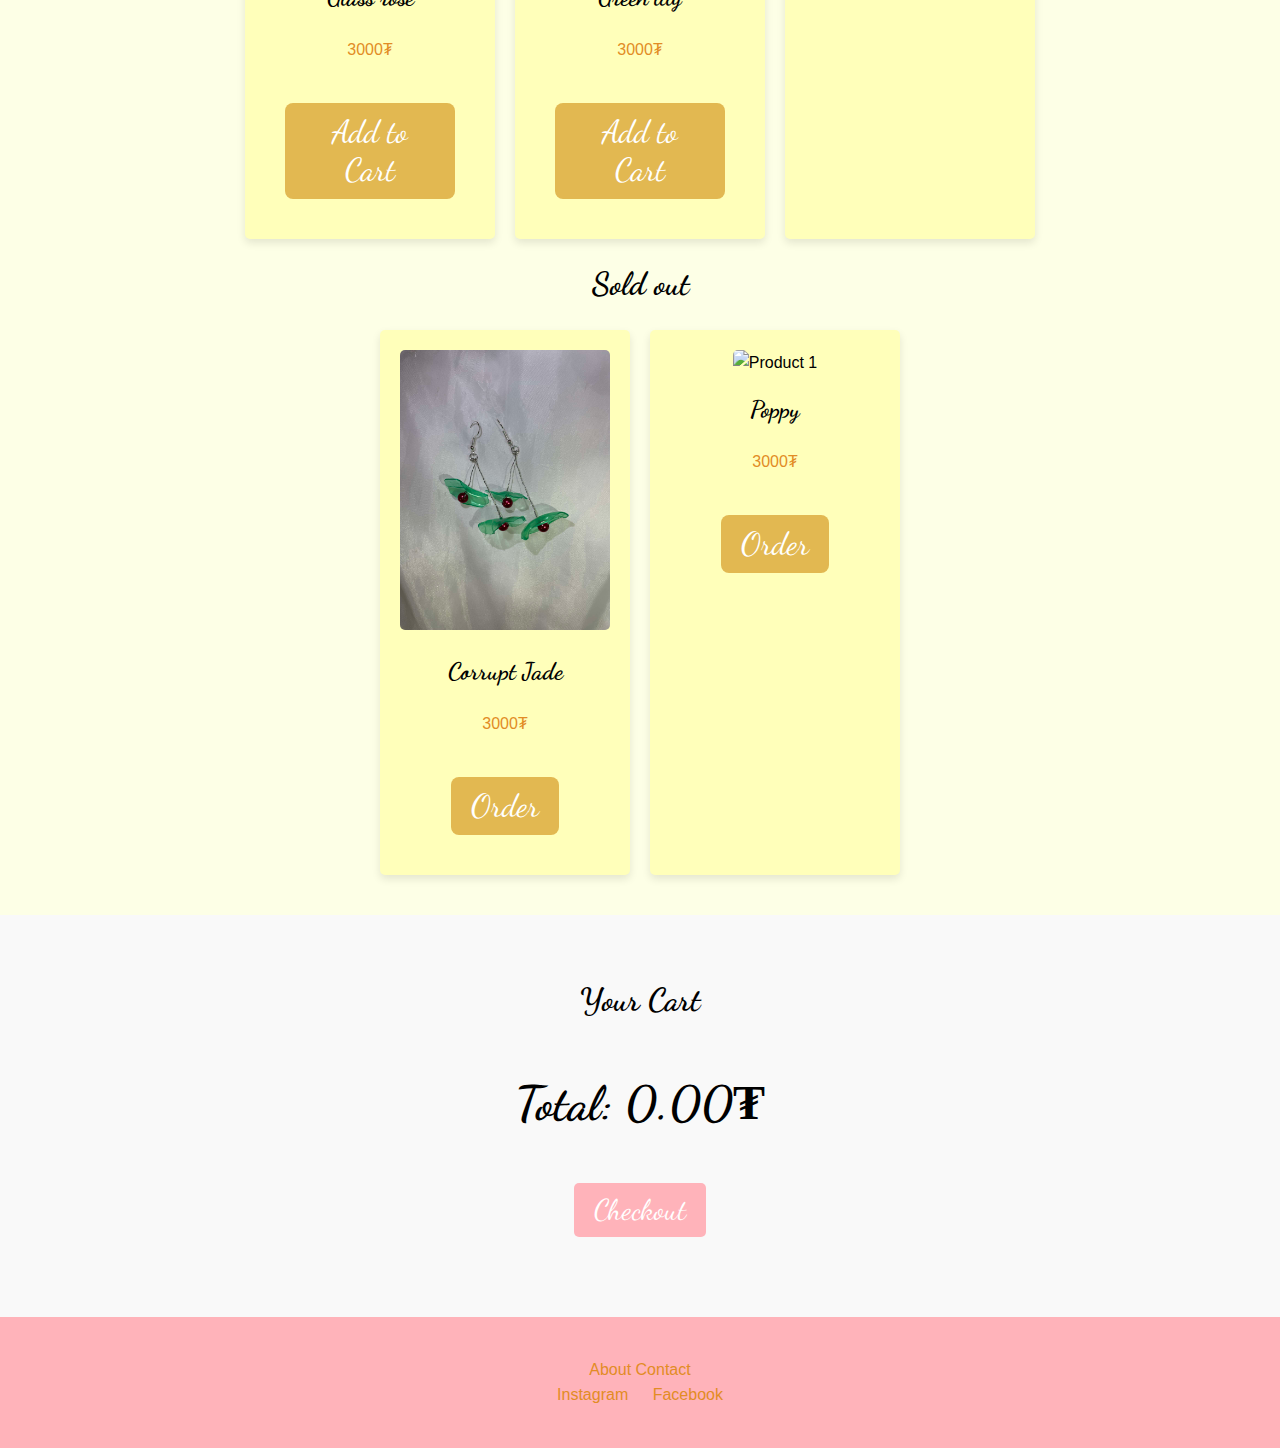
==== commit d4ab52d3: "New 2 Product" ====
--- a/index.html
+++ b/index.html
@@ -89,6 +89,13 @@
                 <button class="add-to-cart">Add to Cart</button>
             </div>
 
+            <div class="product-card">
+                <img src="quartz pillar.jpg" alt="Product 1">
+                <h3>Quartz Pillar</h3>
+                <p>3000₮</p>
+                <button class="add-to-cart">Add to Cart</button>
+            </div>
+
 
         </div>
 
@@ -99,7 +106,14 @@
                 <img src="corrupt jade.jpg" alt="Product 1">
                 <h3>Corrupt Jade</h3>
                 <p>3000₮</p>
-                <button class="add-to-cart">Add to Cart</button>
+                <button class="add-to-cart">Order</button>
+            </div>
+
+            <div class="product-card">
+                <img src="Poppy.jpg" alt="Product 1">
+                <h3>Poppy</h3>
+                <p>3000₮</p>
+                <button class="add-to-cart">Order</button>
             </div>
 
         </div>
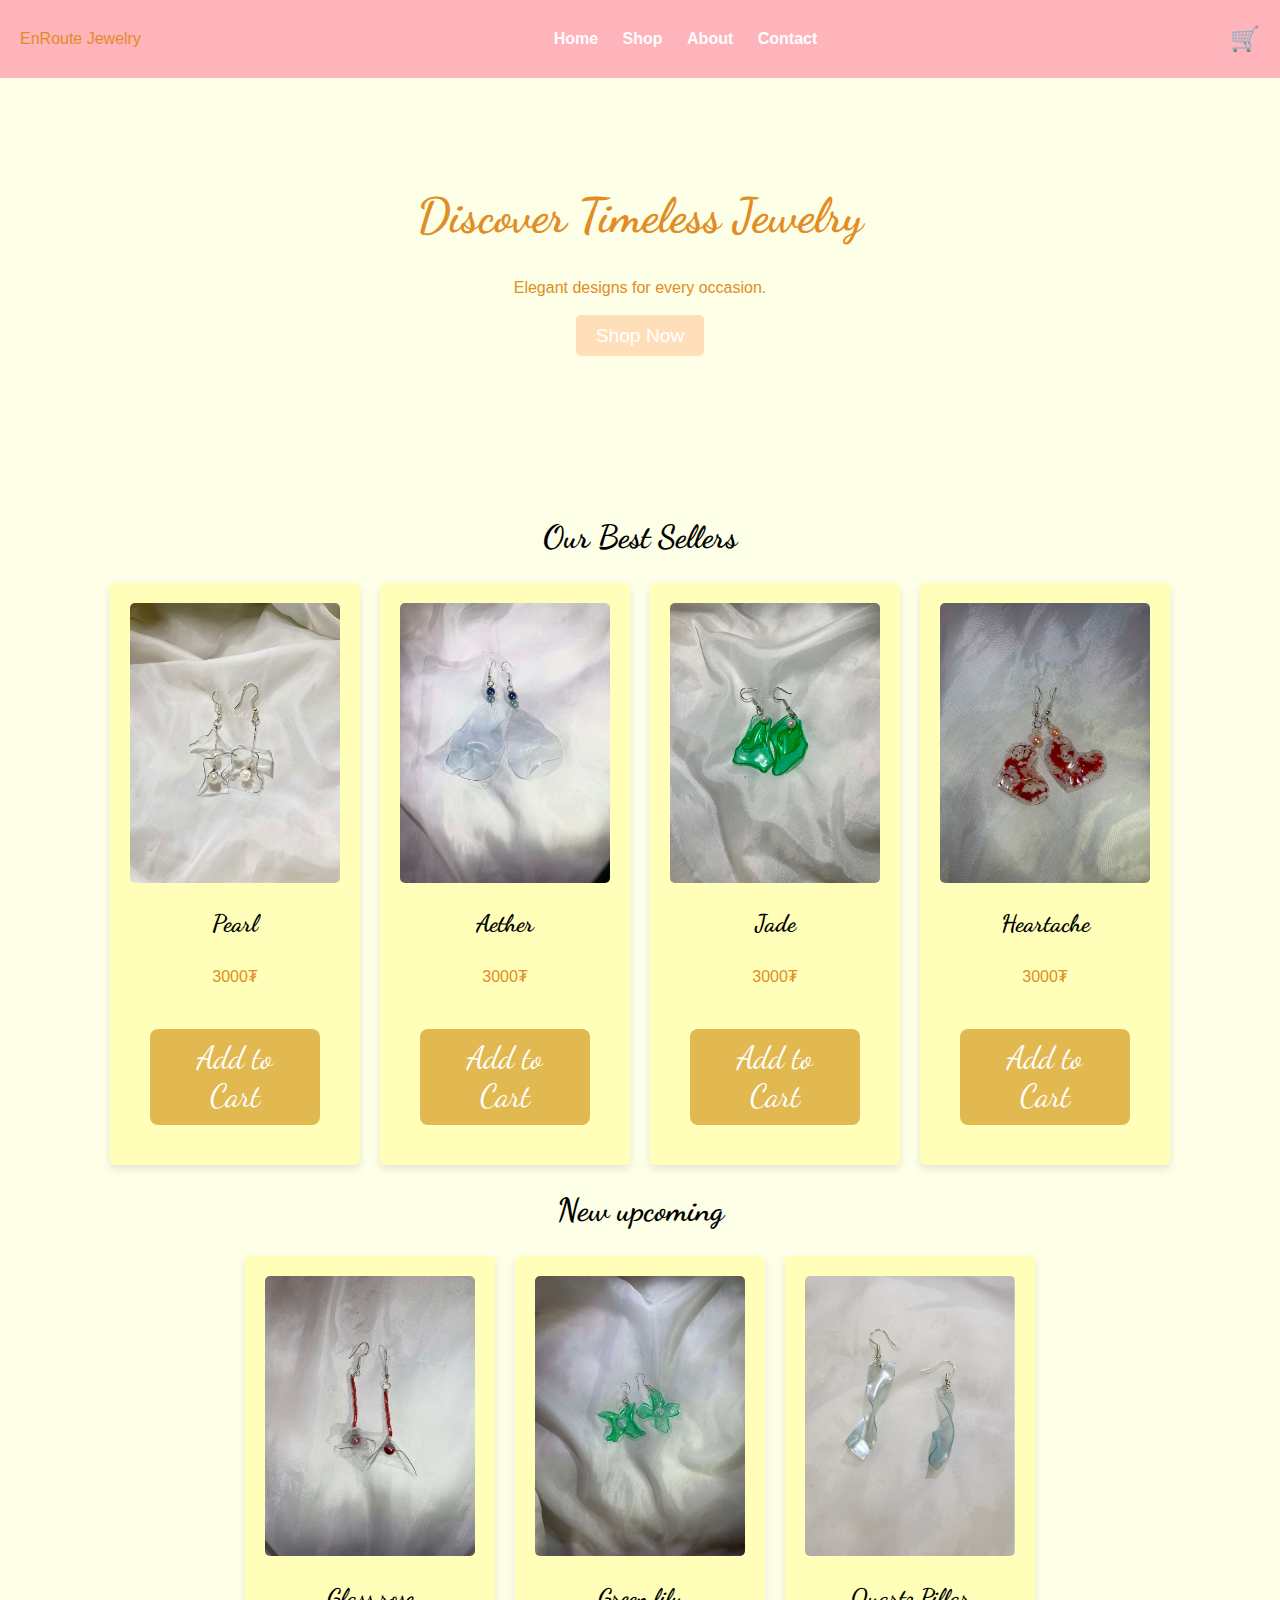
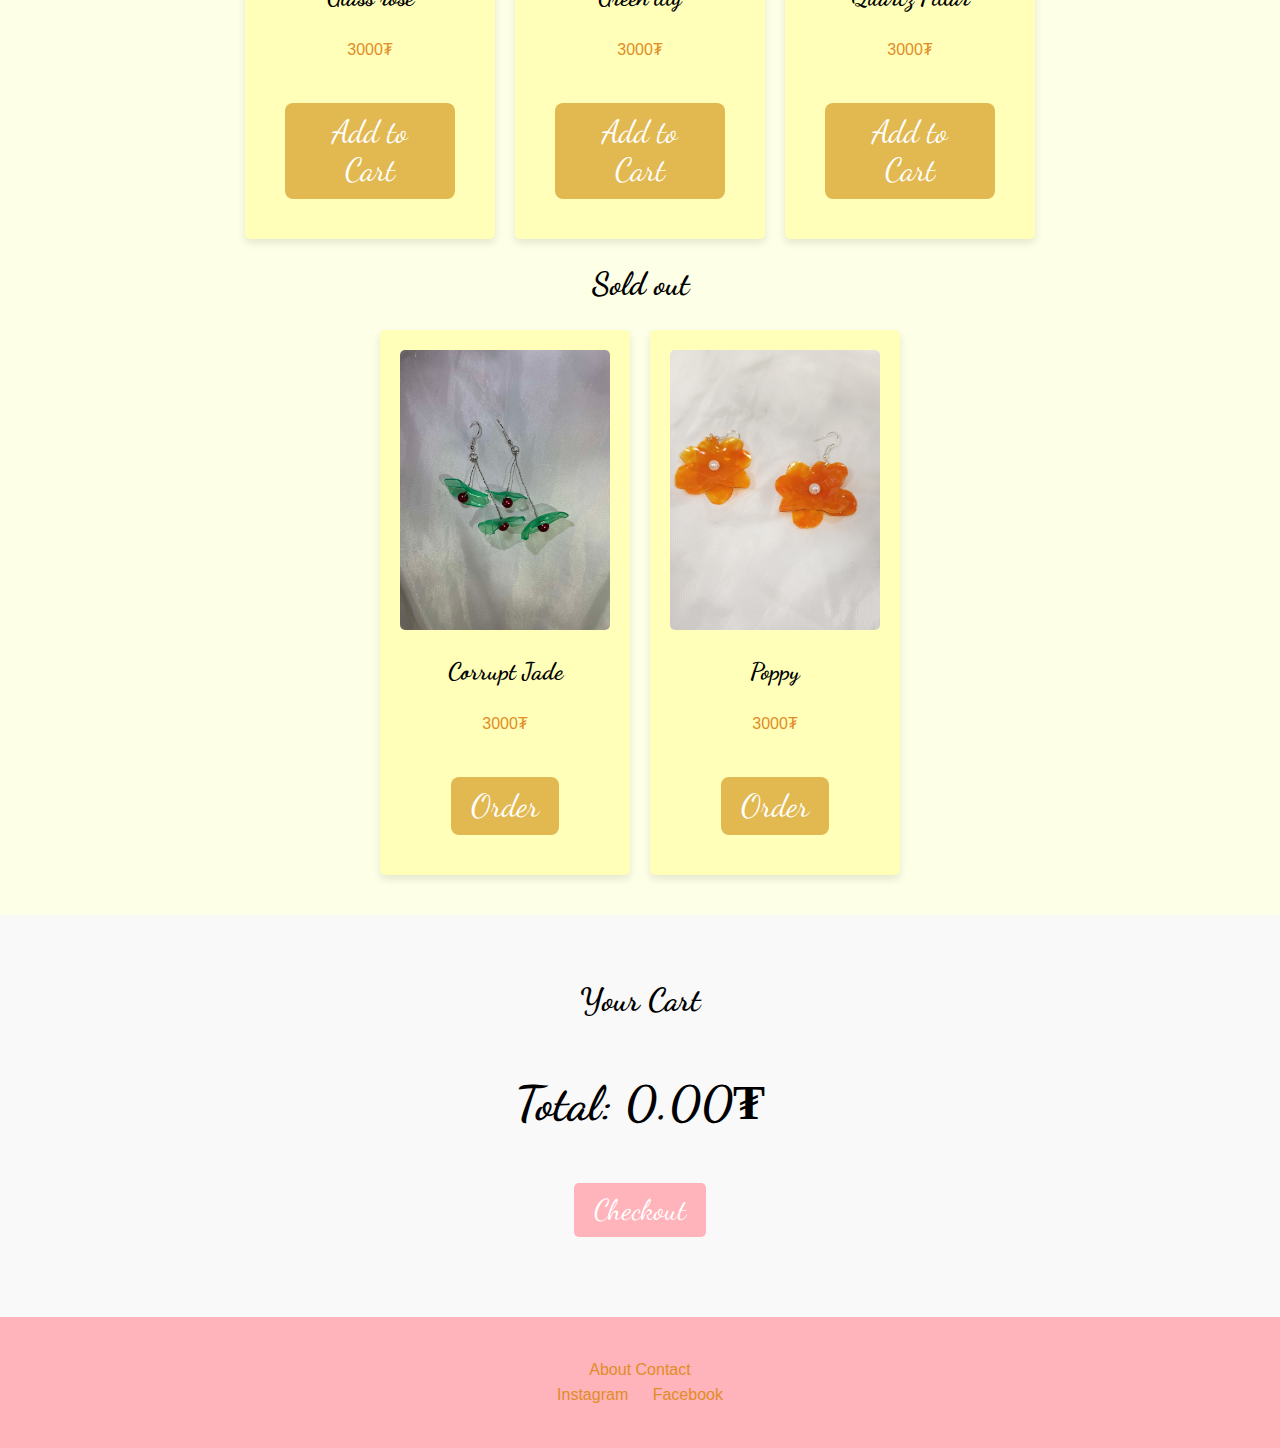
==== commit 7e0beff4: "Update index.html" ====
--- a/index.html
+++ b/index.html
@@ -90,7 +90,7 @@
             </div>
 
             <div class="product-card">
-                <img src="quartz pillar.jpg" alt="Product 1">
+                <img src="quartz pillar.png" alt="Product 1">
                 <h3>Quartz Pillar</h3>
                 <p>3000₮</p>
                 <button class="add-to-cart">Add to Cart</button>
@@ -110,7 +110,7 @@
             </div>
 
             <div class="product-card">
-                <img src="Poppy.jpg" alt="Product 1">
+                <img src="Poppy.png" alt="Product 1">
                 <h3>Poppy</h3>
                 <p>3000₮</p>
                 <button class="add-to-cart">Order</button>
